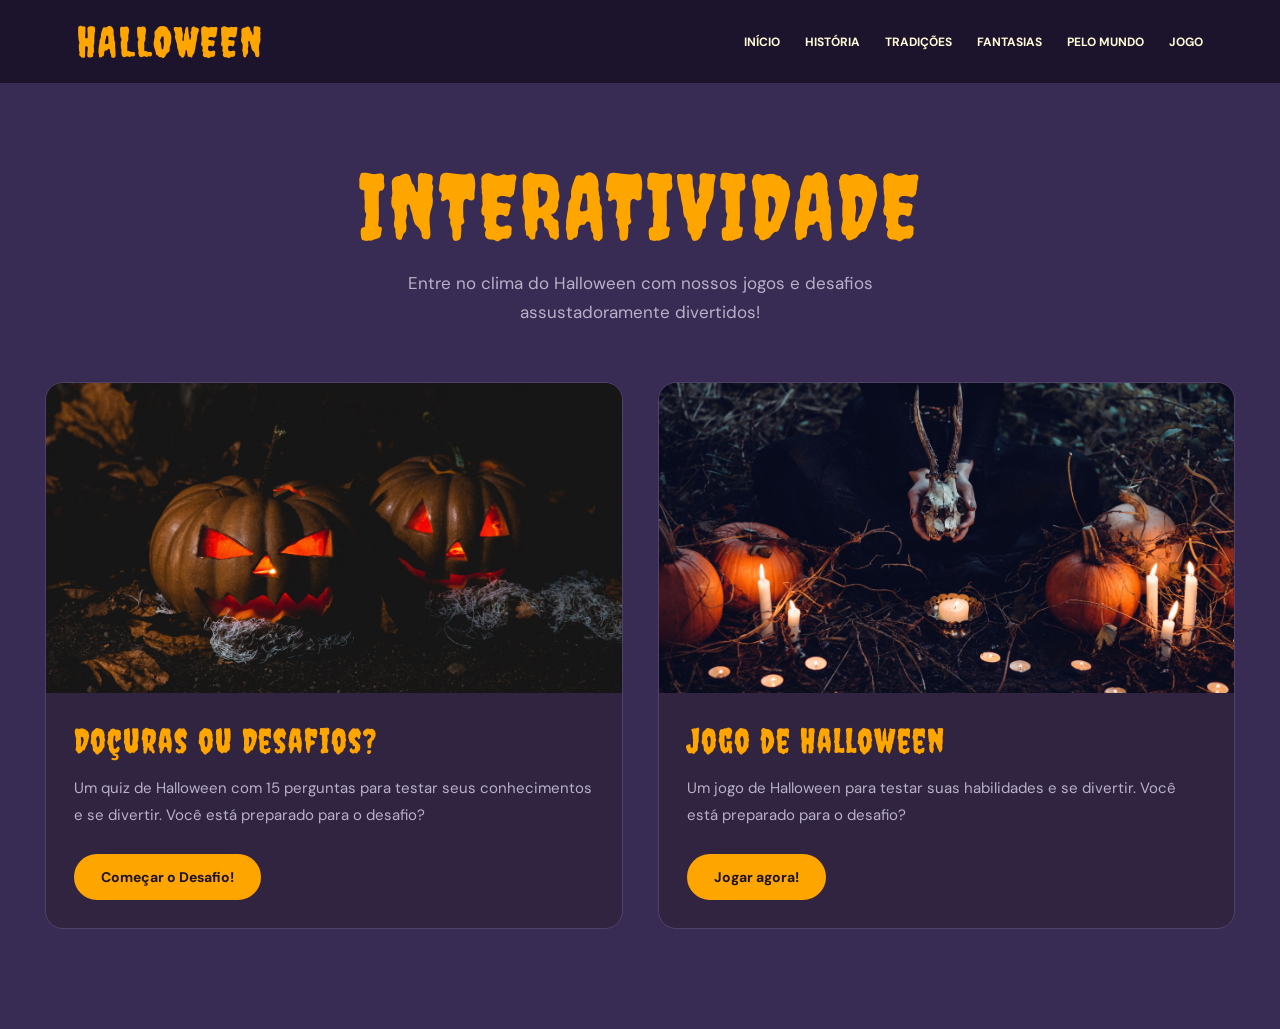
==== jogo.html @ 5713c773 "Halloween" ====
<!doctype html>
<html lang="pt-BR">
  <head>
    <meta charset="UTF-8" />
    <meta name="viewport" content="width=device-width, initial-scale=1.0" />

    <title>Interatividade | Halloween</title>

    <link rel="stylesheet" href="interatividade.css" />

    <link
      href="https://fonts.googleapis.com/css2?family=Creepster&family=DM+Sans:wght@400;500;600;700&display=swap"
      rel="stylesheet"
    />
  </head>

  <body>
    <header>
      <nav class="navbar">
        <h1>HALLOWEEN</h1>

        <div class="links">
          <a href="index.html">INÍCIO</a>
          <a href="historia.html">HISTÓRIA</a>
          <a href="tradicao.html">TRADIÇÕES</a>
          <a href="costume.html">FANTASIAS</a>
          <a href="mundo.html">PELO MUNDO</a>
          <a href="jogo.html">JOGO</a>
        </div>
      </nav>
    </header>

    <main>
      <h1>INTERATIVIDADE</h1>

      <p class="descricao">
        Entre no clima do Halloween com nossos jogos e desafios assustadoramente
        divertidos!
      </p>

      <section class="cards">
        <div class="card">
          <img src="imagens/outra.jpg" alt="Quiz Doçuras ou Desafios" />

          <div class="conteudo">
            <h2>Doçuras ou Desafios?</h2>

            <p>
              Um quiz de Halloween com 15 perguntas para testar seus
              conhecimentos e se divertir. Você está preparado para o desafio?
            </p>

            <a href="quiz.html" class="botao"> Começar o Desafio! </a>
          </div>
        </div>

        <div class="card">
          <img src="imagens/pexels-freestocks-211358.jpg" alt="Jogo de Halloween" />

          <div class="conteudo">
            <h2>Jogo de Halloween</h2>

            <p>
              Um jogo de Halloween para testar suas habilidades e se divertir.
              Você está preparado para o desafio?
            </p>

            <button class="botao" type="button"><a href="https://crazybegger.itch.io/blood-contract" target="_blank">Jogar agora!</a></button>
          </div>
        </div>
      </section>
    </main>

    <div id="div" class="sumir"></div>

    <script src="interatividade.js"></script>
  </body>
</html>
---- interatividade.css ----
:root {
  --cor-primaria: #382c54;
  --cor-secundaria: #1c142c;
  --cor-card: #302441;
  --cor-destaque: #ffa500;
  --cor-texto: #fffad5;
  --cor-suave: #b9b1c8;

  --fonte-principal: "DM Sans", sans-serif;
  --fonte-titulo: "Creepster", cursive;
}

* {
  margin: 0;
  padding: 0;
  box-sizing: border-box;
}

html {
  scroll-behavior: smooth;
}

body {
  background-color: var(--cor-primaria);
  color: var(--cor-texto);
  font-family: var(--fonte-principal);
}

a {
  text-decoration: none;
  color: inherit;
}

/* NAVBAR */

.navbar {
  width: 100%;
  min-height: 83px;
  padding: 15px 6%;
  background-color: var(--cor-secundaria);

  display: flex;
  align-items: center;
  justify-content: space-between;
  gap: 30px;
}

.navbar h1 {
  font-family: var(--fonte-titulo);
  color: var(--cor-destaque);
  font-size: 42px;
  font-weight: normal;
  letter-spacing: 2px;
  line-height: 1;
  white-space: nowrap;
}

.links {
  display: flex;
  align-items: center;
  justify-content: flex-end;
  flex-wrap: wrap;
  gap: 25px;
}

.links a {
  font-size: 12px;
  font-weight: 700;
  white-space: nowrap;
  transition: color 0.3s;
}

.links a:hover {
  color: var(--cor-destaque);
}

/* CONTEÚDO PRINCIPAL */

main {
  max-width: 1250px;
  margin: 0 auto;
  padding: 70px 30px 100px;
}

main > h1 {
  font-family: var(--fonte-titulo);
  font-size: clamp(55px, 8vw, 90px);
  font-weight: normal;
  color: var(--cor-destaque);
  text-align: center;
  letter-spacing: 3px;
}

.descricao {
  text-align: center;
  color: var(--cor-suave);
  font-size: 17px;
  margin: 10px auto 55px;
  max-width: 600px;
  line-height: 1.7;
}

/* CARDS */

.cards {
  display: grid;
  grid-template-columns: repeat(2, minmax(0, 1fr));
  gap: 35px;
}

.card {
  background: var(--cor-card);
  border: 1px solid #514166;
  border-radius: 18px;
  overflow: hidden;
  transition:
    transform 0.3s,
    border-color 0.3s;
}

.card:hover {
  transform: translateY(-8px);
  border-color: var(--cor-destaque);
}

/* IMAGENS */

.card img {
  display: block;
  width: 100%;
  height: 310px;
  object-fit: cover;
  object-position: center;
}

/* TEXTO DOS CARDS */

.conteudo {
  padding: 28px;
}

.card h2 {
  color: var(--cor-destaque);
  font-family: var(--fonte-titulo);
  font-size: 34px;
  font-weight: normal;
  letter-spacing: 1px;
  margin-bottom: 15px;
}

.card p {
  color: var(--cor-suave);
  font-size: 15px;
  line-height: 1.8;
  margin-bottom: 25px;
}

/* BOTÕES */

.botao {
  display: inline-block;
  background-color: var(--cor-destaque);
  color: var(--cor-secundaria);

  border: 2px solid var(--cor-destaque);
  border-radius: 25px;

  padding: 12px 25px;
  font-family: var(--fonte-principal);
  font-size: 14px;
  font-weight: 700;

  cursor: pointer;
  transition: 0.3s;
}

.botao:hover {
  background: transparent;
  color: var(--cor-destaque);
}

/* ELEMENTO DO JAVASCRIPT */

.sumir {
  display: none;
}

/* RESPONSIVIDADE */

@media (max-width: 900px) {
  .navbar {
    flex-direction: column;
    padding: 25px;
    gap: 20px;
  }

  .links {
    justify-content: center;
    gap: 15px;
  }

  .cards {
    gap: 20px;
  }

  .card img {
    height: 240px;
  }
}

@media (max-width: 650px) {
  main {
    padding: 45px 20px 70px;
  }

  .cards {
    grid-template-columns: 1fr;
  }

  .card img {
    height: 250px;
  }

  .conteudo {
    padding: 22px;
  }

  .card h2 {
    font-size: 30px;
  }

  .links a {
    font-size: 11px;
  }
}
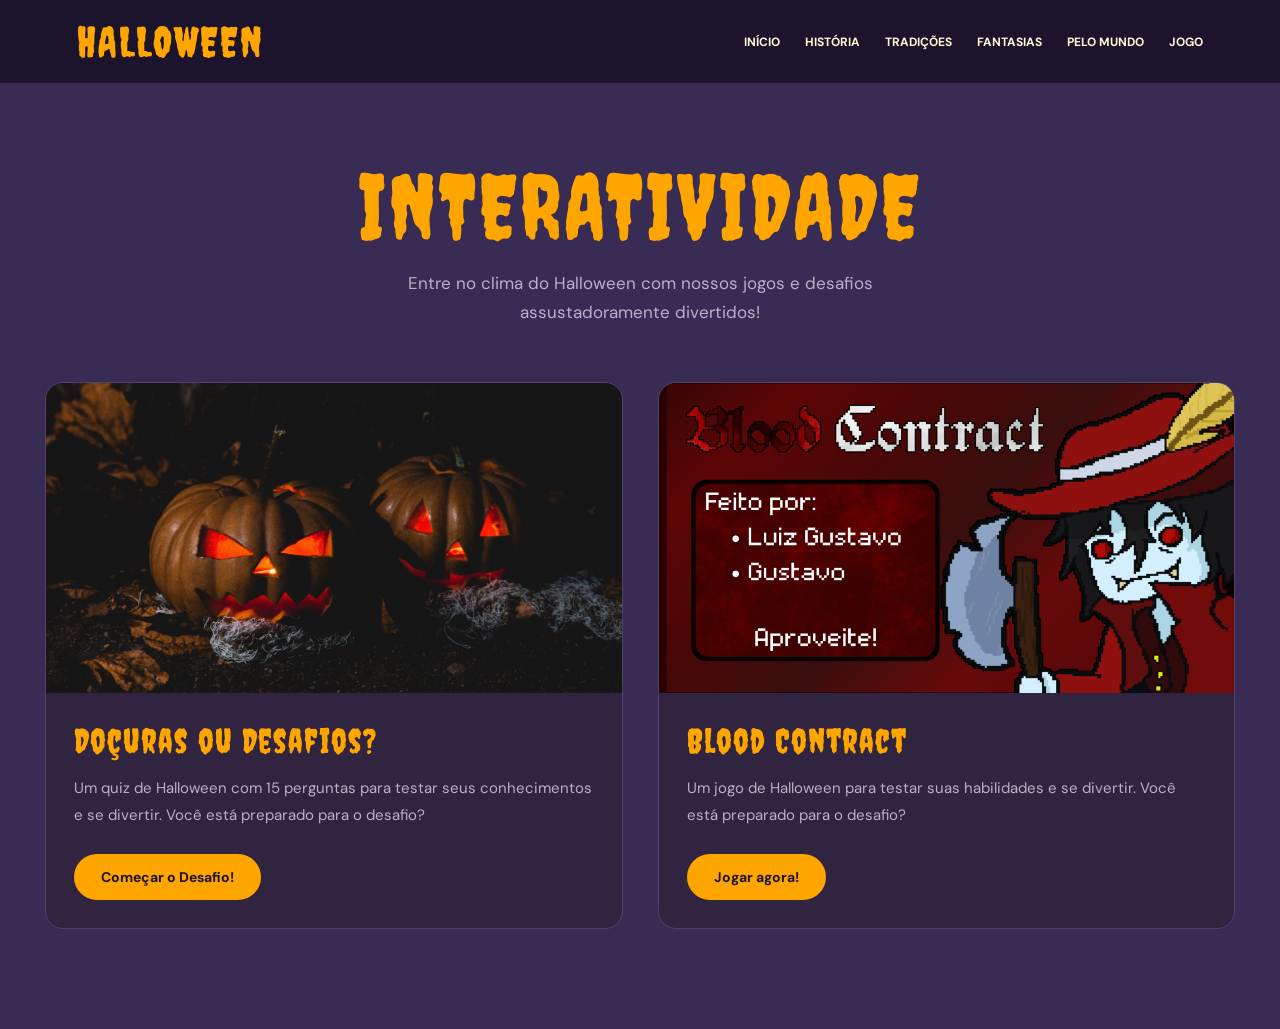
==== commit cb7c6c21: "Halloween definitivo" ====
--- a/jogo.html
+++ b/jogo.html
@@ -55,10 +55,10 @@
         </div>
 
         <div class="card">
-          <img src="imagens/pexels-freestocks-211358.jpg" alt="Jogo de Halloween" />
+          <img src="imagens/BLOOD CONTRACT (1).png" alt="Jogo de Halloween" />
 
           <div class="conteudo">
-            <h2>Jogo de Halloween</h2>
+            <h2>Blood Contract</h2>
 
             <p>
               Um jogo de Halloween para testar suas habilidades e se divertir.
